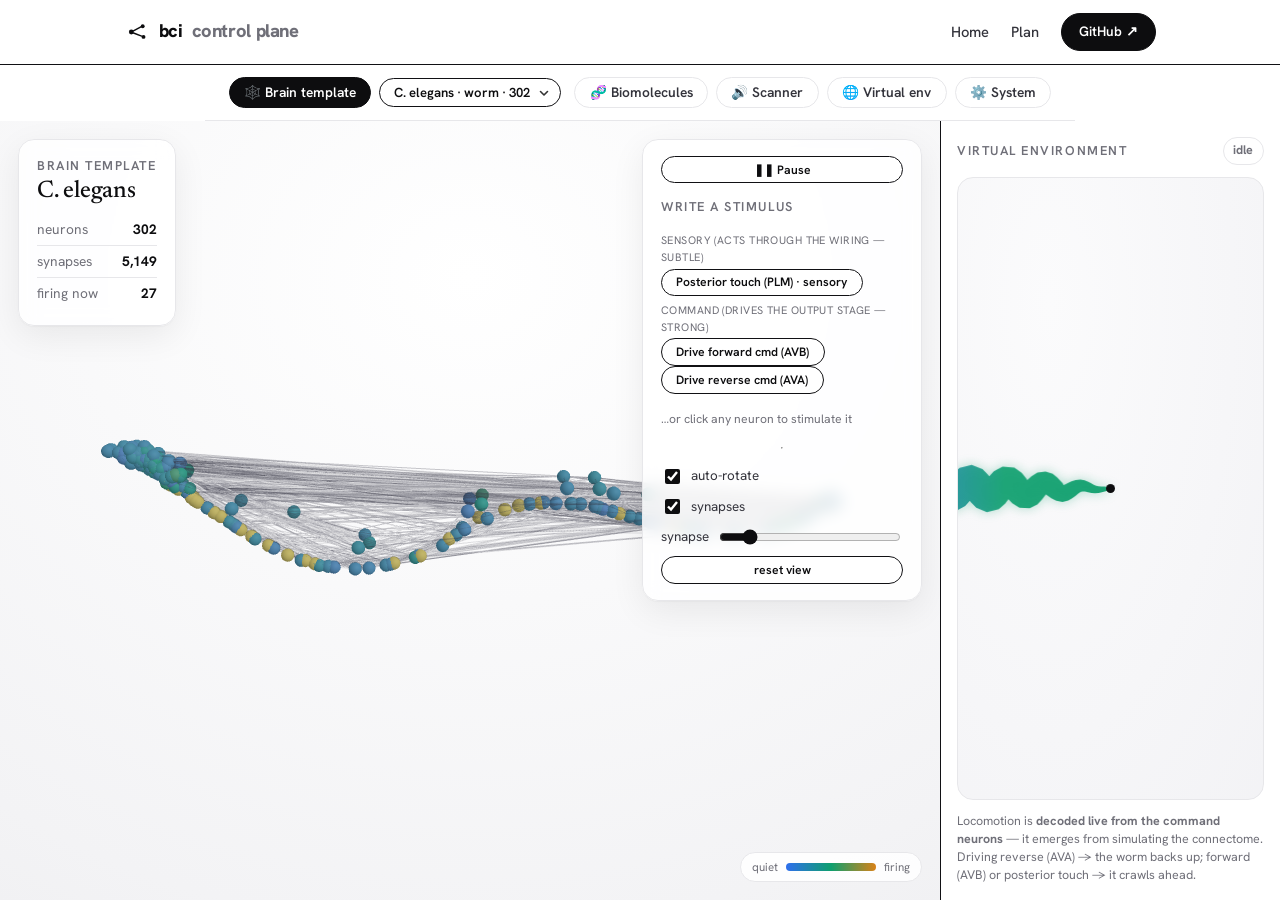
==== docs/app/index.html @ 6c8ec1fe "Virtual env: pilot the fly — stimulus controls that drive real motor neurons When a fly brain is loa" ====
<!doctype html>
<html lang="en">
<head>
  <meta charset="utf-8" />
  <meta name="viewport" content="width=device-width, initial-scale=1" />
  <title>BCI — control plane</title>
  <meta name="description" content="Brain-Computer-Interface control plane: load a connectome and view the living digital twin in 3D." />
  <link rel="preconnect" href="https://fonts.googleapis.com" />
  <link rel="preconnect" href="https://fonts.gstatic.com" crossorigin />
  <link href="https://fonts.googleapis.com/css2?family=Newsreader:opsz,wght@6..72,400;6..72,500&family=Hanken+Grotesk:wght@400;500;600;700;800&family=JetBrains+Mono:wght@400;600&display=swap" rel="stylesheet" />
  <link rel="stylesheet" href="../assets/theme.css" />
  <link rel="stylesheet" href="app.css" />
</head>
<body>

  <nav class="nav">
    <div class="wrap">
      <a class="brand" href="../">
        <svg viewBox="0 0 32 32" fill="none" aria-hidden="true">
          <circle cx="9" cy="16" r="3" fill="currentColor"/>
          <circle cx="23" cy="9" r="2.4" fill="currentColor"/>
          <circle cx="24" cy="22" r="2.4" fill="currentColor"/>
          <path d="M11.6 14.7 20.8 9.8M11.7 17.2 21.7 21" stroke="currentColor" stroke-width="1.8" stroke-linecap="round"/>
        </svg>
        bci <span class="muted">control plane</span>
      </a>
      <div class="nav-links">
        <a href="../">Home</a>
        <a href="../PROJECT_PLAN.md">Plan</a>
        <a class="btn btn-sm" href="https://github.com/sanjaydoc/Brain-Computer-Interface-v1">GitHub ↗</a>
      </div>
    </div>
  </nav>

  <div class="tabs wrap">
    <button class="tab active" data-tab="brain">🕸️ Brain template</button>
    <select id="cx-select" class="cx-select" title="Choose a connectome to load">
      <optgroup label="Real brains · live">
        <option value="celegans">C. elegans · worm · 302</option>
        <option value="drosophila">Drosophila · FlyWire · 6,000</option>
      </optgroup>
      <optgroup label="Synthetic">
        <option value="synthetic:1000">Synthetic · 1,000</option>
        <option value="synthetic:5000">Synthetic · 5,000</option>
        <option value="synthetic:50000">Synthetic · 50,000 (LOD)</option>
      </optgroup>
      <optgroup label="Real large brains · fetch locally (see RUN.md)">
        <option value="microns">MICrONS mouse cortex · ~200k</option>
      </optgroup>
      <optgroup label="Statistical · scales to millions">
        <option value="mesoscale">Mouse mesoscale · region-modular · →71M</option>
      </optgroup>
    </select>
    <button class="tab" data-tab="biomolecules">🧬 Biomolecules</button>
    <button class="tab" data-tab="scanner">🔊 Scanner</button>
    <button class="tab" data-tab="venv">🌐 Virtual env</button>
    <button class="tab" data-tab="system">⚙️ System</button>
  </div>

  <main class="stage">
    <div id="viewer" class="viewer">
      <div id="loading" class="loading">Loading connectome…</div>
      <div class="overlay stats">
        <div class="eyebrow">Brain template</div>
        <h3 id="cx-name">—</h3>
        <div class="statrow"><span>neurons</span><b id="cx-neurons">—</b></div>
        <div class="statrow"><span>synapses</span><b id="cx-synapses">—</b></div>
        <div class="statrow"><span>firing now</span><b id="cx-firing">0</b></div>
      </div>
      <div class="overlay controls">
        <button class="btn" id="run">▶ Run brain</button>
        <div class="eyebrow" style="margin-top:.3rem">write a stimulus</div>
        <div id="worm-stim">
          <div class="stim-group muted">sensory (acts through the wiring — subtle)</div>
          <button class="btn act" id="stim-post" title="Stimulates the posterior touch-sensory neurons (PLML / PLMR / PVM). Their signal must propagate through the connectome to the command circuit — a real but weak, diffuse effect. Watch the brain light up; the worm nudges only slightly, because in the real wiring PLM feeds both forward and reverse command neurons (they partly cancel).">Posterior touch (PLM) · sensory</button>
          <div class="stim-note small" id="plm-note" hidden>
            Notice PLM connects to <b>both</b> the forward (PVC) and the reverse (AVA/AVD)
            command neurons — in roughly balanced amounts. Since locomotion = forward − reverse,
            the two partly cancel, leaving only a small net signal.
          </div>
          <div class="stim-group muted">command (drives the output stage — strong)</div>
          <button class="btn act" id="stim-fwd" title="Directly drives the forward command neurons (AVB / PVC) — the output stage the worm's crawl is decoded from. Strong, immediate forward crawl.">Drive forward cmd (AVB)</button>
          <button class="btn act" id="stim-rev" title="Directly drives the reverse command neurons (AVA / AVE / AVD). Strong, immediate reversal.">Drive reverse cmd (AVA)</button>
        </div>
        <div id="fly-stim" hidden>
          <div class="stim-group muted">pilot the fly · drives real motor neurons</div>
          <button class="btn act" id="fly-thrust" title="Stimulates the descending + motor neurons — the fly brain's motor-command output to the wings. Their firing is the flight decode, so the fly accelerates forward.">Beat wings — thrust ↑</button>
          <button class="btn act" id="fly-left" title="Stimulates the LEFT descending neurons. Left/right descending asymmetry is the turn command, so the fly banks left.">Bank left ↺</button>
          <button class="btn act" id="fly-right" title="Stimulates the RIGHT descending neurons — the fly banks right.">Bank right ↻</button>
          <div class="stim-note small">These drive the fly's real <b>descending</b> motor neurons — the same population the flight is decoded from. The fly responds because it's genuinely simulating the connectome, not following a script.</div>
        </div>
        <div class="muted small">…or click any neuron to stimulate it</div>
        <hr class="divider" />
        <label class="ctl"><input type="checkbox" id="spin" checked /> auto-rotate</label>
        <label class="ctl"><input type="checkbox" id="edges" checked /> synapses</label>
        <label class="ctl">synapse <input type="range" id="edgeop" min="0" max="100" value="14" /></label>
        <button class="btn act" id="reset">reset view</button>
      </div>
      <div class="overlay inspector" id="inspector" hidden>
        <div class="eyebrow">neuron</div>
        <h3 id="i-id">—</h3>
        <div class="statrow"><span>type</span><b id="i-type">—</b></div>
        <div class="statrow"><span>out-degree</span><b id="i-deg">—</b></div>
        <div class="muted small">click to stimulate · click empty space to clear</div>
      </div>
      <div class="legend"><span class="lo">quiet</span><span class="ramp"></span><span class="hi">firing</span></div>
    </div>

    <aside class="venv">
      <div class="venv-head">
        <div class="eyebrow">Virtual environment</div>
        <div class="loco" id="loco">idle</div>
      </div>
      <canvas id="worm" class="worm-canvas"></canvas>
      <div class="venv-note muted">
        Locomotion is <b>decoded live from the command neurons</b> — it emerges from
        simulating the connectome. Driving reverse (AVA) → the worm backs up; forward
        (AVB) or posterior touch → it crawls ahead.
      </div>
    </aside>

    <section id="panel" class="panel-overlay" hidden></section>
  </main>

  <script type="module" src="js/viewer.js"></script>
  <script type="module" src="js/panels.js"></script>
</body>
</html>
---- docs/assets/theme.css ----
/* BCI design system -- adapted from the LabSuite theme (github.com/sanjaydoc/LabSuite):
   light, monochrome, editorial. Elegant serif display + humanist sans body,
   thin dark full-width rules, black pill buttons, white cards with soft shadow
   and hairline dividers, generous whitespace. Shared across the marketing page
   (docs/index.html) and the GUI control plane (docs/app/). */

:root {
  --paper: #ffffff;
  --paper-2: #fafafa;
  --ink: #0d0d0f;      /* near-black display + primary text */
  --ink-2: #33333b;    /* dark slate for card body copy */
  --muted: #6f6f78;    /* small grey labels */
  --faint: #9a9aa2;
  --hair: #e7e7ea;     /* light hairline dividers inside cards */
  --rule: #111114;     /* the signature strong dark full-width rule */

  --accent: #0d0d0f;   /* actions are black, like Merge */
  --ok: #12a150;       /* bright green (ALLOW) */
  --ok-bg: #e8f2ec;
  --no: #e0332d;       /* bright red (DENY) */
  --no-bg: #f6ebe9;

  /* small part-accent dots for wayfinding (kept subtle) — the four BCI parts */
  --molecular: #635bff;  /* P1 molecular */
  --scanner: #d98218;    /* P2 hardware / scanner */
  --template: #2f6fed;   /* P3 brain template */
  --venv: #0e9f6e;       /* P4 virtual environment */

  --shadow-sm: 0 1px 2px rgba(16, 16, 20, .05);
  --shadow: 0 1px 2px rgba(16, 16, 20, .04), 0 10px 34px rgba(16, 16, 20, .07);
  --radius: 16px;
  --radius-sm: 10px;
  --pill: 999px;
  --maxw: 1080px;

  --serif: "Newsreader", Georgia, "Times New Roman", serif;
  --sans: "Hanken Grotesk", -apple-system, BlinkMacSystemFont, "Segoe UI", Roboto, Helvetica, Arial, sans-serif;
}

* { box-sizing: border-box; }

html { -webkit-text-size-adjust: 100%; }

body {
  margin: 0;
  background: var(--paper);
  color: var(--ink);
  font-family: var(--sans);
  font-size: 16px;
  line-height: 1.6;
  -webkit-font-smoothing: antialiased;
  text-rendering: optimizeLegibility;
}

a { color: var(--ink); text-decoration: none; }
a:hover { text-decoration: underline; }

h1, h2, h3 { font-family: var(--serif); font-weight: 500; letter-spacing: -0.01em; line-height: 1.1; margin: 0; }
h1 { font-size: clamp(2.6rem, 6vw, 4.4rem); }
h2 { font-size: clamp(1.8rem, 4vw, 2.8rem); }
h3 { font-size: 1.35rem; }

p { margin: 0 0 1rem; color: var(--ink-2); }

.wrap { max-width: var(--maxw); margin: 0 auto; padding: 0 24px; }

/* --- the signature dark rule ------------------------------------------- */
.rule { border: 0; border-top: 1.5px solid var(--rule); margin: 0; }
.section { padding: 64px 0; }
.section + .section { border-top: 1.5px solid var(--rule); }

/* --- small grey label (Merge "Location / Employment Type" style) -------- */
.label {
  font-size: .74rem;
  color: var(--muted);
  letter-spacing: .01em;
  text-transform: none;
  margin-bottom: .25rem;
}
.eyebrow {
  font-size: .8rem;
  letter-spacing: .12em;
  text-transform: uppercase;
  color: var(--muted);
  font-weight: 600;
}

/* --- buttons: Merge-style pills ---------------------------------------- *
 * Two tiers, matching merge.io:
 *   .btn            solid black PILL  — primary CTAs ("Join us! →")
 *   .btn.ghost/.act white OUTLINE pill — secondary/inline ("Upload file")
 * Everything is fully rounded (border-radius: 999px). */
.btn {
  display: inline-flex; align-items: center; justify-content: center; gap: .5rem; white-space: nowrap;
  background: var(--ink); color: #fff;
  font-family: var(--sans); font-weight: 600; font-size: .95rem;
  padding: .68rem 1.4rem; border: 1.5px solid var(--ink); border-radius: 999px; cursor: pointer;
  transition: transform .12s ease, opacity .12s ease, background .12s ease, color .12s ease;
}
.btn:hover { opacity: .9; text-decoration: none; transform: translateY(-1px); }
.btn.ghost { background: transparent; color: var(--ink); border: 1.5px solid var(--ink); }
.btn.ghost:hover { background: var(--ink); color: #fff; opacity: 1; }
.btn:disabled { opacity: .4; cursor: not-allowed; transform: none; }
.btn-sm { padding: .46rem 1.05rem; font-size: .85rem; }

/* Inline/secondary action pill (in tables, cards): light outline, inverts on
   hover. This is the Merge "Upload file" look — far cleaner in a table than a
   solid-black block, and still fully monochrome. */
.btn.act {
  background: var(--paper); color: var(--ink); border: 1.5px solid var(--rule);
  font-weight: 600; font-size: .76rem; padding: .3rem .9rem;
}
.btn.act:hover { background: var(--ink); color: #fff; border-color: var(--ink); opacity: 1; transform: none; }

/* --- cards ------------------------------------------------------------- */
.card {
  background: var(--paper);
  border: 1px solid var(--hair);
  border-radius: var(--radius);
  box-shadow: var(--shadow);
  padding: 22px;
}
.card .divider { border: 0; border-top: 1px solid var(--hair); margin: 14px 0; }

/* --- chips / status ---------------------------------------------------- */
.chip {
  display: inline-flex; align-items: center; gap: .4rem; white-space: nowrap;
  font-size: .78rem; font-weight: 600; line-height: 1.35;
  padding: .18rem .55rem; border-radius: var(--pill);
  border: 1px solid var(--hair); color: var(--ink-2); background: var(--paper-2);
}
/* Status chips: outline pills in the same language as the action buttons —
   bright colored border + text on a transparent ground (no filled blob). */
.chip.allow { color: var(--ok); background: transparent; border: 1.5px solid var(--ok); }
.chip.deny { color: var(--no); background: transparent; border: 1.5px solid var(--no); }
.dot { width: 8px; height: 8px; border-radius: 50%; display: inline-block; }
.dot.molecular { background: var(--molecular); }
.dot.scanner { background: var(--scanner); }
.dot.template { background: var(--template); }
.dot.venv { background: var(--venv); }

/* --- code -------------------------------------------------------------- */
code, pre, .mono { font-family: "JetBrains Mono", ui-monospace, SFMono-Regular, Menlo, Consolas, monospace; }
pre {
  background: #0d0d0f; color: #f4f4f5;
  border-radius: var(--radius-sm); padding: 16px 18px; overflow-x: auto;
  font-size: .85rem; line-height: 1.55;
}
:not(pre) > code {
  background: var(--paper-2); border: 1px solid var(--hair);
  border-radius: 6px; padding: .1rem .35rem; font-size: .85em;
}

/* --- nav --------------------------------------------------------------- */
.nav {
  position: sticky; top: 0; z-index: 20;
  background: rgba(255, 255, 255, .82);
  backdrop-filter: saturate(140%) blur(10px);
  border-bottom: 1.5px solid var(--rule);
}
.nav .wrap { display: flex; align-items: center; justify-content: space-between; height: 64px; }
.brand { display: flex; align-items: center; gap: .55rem; font-weight: 800; font-size: 1.15rem; letter-spacing: -.02em; }
.brand svg { width: 26px; height: 26px; }
.nav-links { display: flex; align-items: center; gap: 1.4rem; }
/* Plain nav links are grey ink; buttons (.btn) keep their own white text --
   scope this rule so it doesn't override the button's colour (specificity clash). */
.nav-links a:not(.btn) { font-size: .92rem; color: var(--ink-2); font-weight: 500; }
.nav-links a:not(.btn):hover { color: var(--ink); }
.nav-links a.btn { color: #fff; }
.nav-links a.btn.ghost { color: var(--ink); }

/* --- tables ------------------------------------------------------------ */
table { border-collapse: collapse; width: 100%; font-size: .9rem; }
th, td { text-align: left; padding: .6rem .5rem; border-bottom: 1px solid var(--hair); }
th { color: var(--muted); font-weight: 600; font-size: .78rem; }

.muted { color: var(--muted); }
.center { text-align: center; }

@media (max-width: 720px) {
  .nav .wrap { height: 56px; gap: .5rem; padding: 0 16px; }
  .brand { font-size: 1rem; gap: .4rem; }
  .brand svg { width: 22px; height: 22px; }
  .brand .muted { display: none; }        /* hide the "control plane" subtitle */
  .nav-links { gap: .55rem; }
  .nav-links a:not(.btn) { display: none; }
  .nav-links .btn-sm { padding: .4rem .7rem; font-size: .82rem; }
  .section { padding: 44px 0; }
}
---- docs/app/app.css ----
/* Control-plane GUI — layered on the shared BCI/LabSuite theme (../assets/theme.css). */

body { display: flex; flex-direction: column; min-height: 100vh; }

.tabs {
  display: flex; align-items: center; gap: .5rem; padding: 12px 24px;
  border-bottom: 1px solid var(--hair); flex-wrap: wrap;
}
.tab {
  font-family: var(--sans); font-size: .86rem; font-weight: 600; color: var(--ink-2);
  background: var(--paper); border: 1px solid var(--hair); border-radius: var(--pill);
  padding: .34rem .9rem; cursor: pointer;
}
.tab.active { background: var(--ink); color: #fff; border-color: var(--ink); }
.cx-select {
  font-family: var(--sans); font-size: .82rem; font-weight: 600; color: var(--ink);
  background-color: var(--paper); border: 1.5px solid var(--rule); border-radius: var(--pill);
  padding: .34rem 1.85rem .34rem .85rem; cursor: pointer; margin-right: .3rem;
  max-width: 100%;
  /* replace the stranded native arrow with a tidy caret glued next to the text */
  appearance: none; -webkit-appearance: none; -moz-appearance: none;
  background-image: url("data:image/svg+xml,%3Csvg xmlns='http://www.w3.org/2000/svg' width='12' height='12' viewBox='0 0 12 12'%3E%3Cpath d='M2.5 4.5 6 8l3.5-3.5' fill='none' stroke='%23333' stroke-width='1.6' stroke-linecap='round' stroke-linejoin='round'/%3E%3C/svg%3E");
  background-repeat: no-repeat; background-position: right .7rem center; background-size: .72rem;
}
.cx-select:hover { border-color: var(--ink); }
.cx-select:focus-visible { outline: 2px solid var(--ink); outline-offset: 1px; }
.tab:disabled { opacity: .45; cursor: not-allowed; }
.tab-note { font-size: .8rem; margin-left: .4rem; }

.stage { flex: 1; display: flex; min-height: 0; position: relative; }

/* info-panel overlay for the non-viewer tabs */
.panel-overlay { position: absolute; inset: 0; z-index: 10; overflow: auto;
  background: var(--paper); }
.panel-inner { max-width: 920px; margin: 0 auto; padding: 32px 24px 64px; }
.panel-inner h2 { font-family: var(--serif); font-weight: 500; font-size: 2rem; margin: .2rem 0 1rem; }
.panel-inner table { margin-top: 16px; }
.pgrid { display: grid; grid-template-columns: repeat(3, 1fr); gap: 14px; margin: 18px 0; }
.pgrid .card b { font-size: 1.05rem; }
.pgrid .card p { margin: .3rem 0 0; font-size: .82rem; }
@media (max-width: 720px) { .pgrid { grid-template-columns: 1fr; } }

.mol-controls { display: flex; align-items: flex-end; gap: 14px; flex-wrap: wrap; margin: 18px 0; }
.mol-controls label { display: flex; flex-direction: column; gap: .3rem; font-size: .8rem; color: var(--muted); }
.mol-controls select, .mol-controls input {
  font-family: var(--sans); font-size: .9rem; padding: .4rem .5rem;
  border: 1px solid var(--hair); border-radius: var(--radius-sm); background: var(--paper); color: var(--ink); }
#mol-table td { vertical-align: middle; }
.mol-res { font-size: .8rem; margin-left: .4rem; }
.viewer { position: relative; flex: 1; overflow: hidden; background:
  radial-gradient(120% 120% at 50% 20%, #ffffff 0%, #f3f3f5 70%, #ececef 100%); }
.viewer canvas { display: block; position: absolute; inset: 0; width: 100%; height: 100%; }

/* virtual-environment panel (the crawling worm) */
.venv {
  width: 340px; border-left: 1.5px solid var(--rule); background: var(--paper);
  display: flex; flex-direction: column; padding: 16px; gap: 12px;
}
.venv-head { display: flex; align-items: center; justify-content: space-between; }
.loco {
  font-size: .78rem; font-weight: 700; padding: .18rem .6rem; border-radius: var(--pill);
  border: 1.5px solid var(--hair); color: var(--muted);
}
.loco.fwd { color: var(--venv); border-color: var(--venv); }
.loco.rev { color: var(--no); border-color: var(--no); }
.worm-canvas {
  flex: 1; min-height: 220px; width: 100%; border-radius: var(--radius);
  border: 1px solid var(--hair); background:
  radial-gradient(120% 140% at 30% 20%, #fbfbfc 0%, #f1f1f4 100%);
}
.venv-note { font-size: .78rem; line-height: 1.45; }

.loading {
  position: absolute; inset: 0; display: grid; place-items: center;
  font-family: var(--serif); font-size: 1.4rem; color: var(--muted); z-index: 5;
}

.overlay {
  position: absolute; background: rgba(255,255,255,.86); backdrop-filter: blur(8px);
  border: 1px solid var(--hair); border-radius: var(--radius); box-shadow: var(--shadow);
  padding: 16px 18px; z-index: 4; max-width: 280px;
}
.overlay h3 { font-family: var(--serif); font-size: 1.5rem; margin: .1rem 0 .6rem; }
.stats { top: 18px; left: 18px; }
.controls { top: 18px; right: 18px; display: flex; flex-direction: column; gap: .55rem; }
.inspector { bottom: 18px; left: 18px; }

.statrow { display: flex; justify-content: space-between; gap: 1.4rem; font-size: .86rem;
  padding: .28rem 0; border-bottom: 1px solid var(--hair); }
.statrow:last-child { border-bottom: 0; }
.statrow span { color: var(--muted); }
.statrow b { font-weight: 700; }
.small { font-size: .76rem; margin-top: .5rem; }

.stim-group { font-size: .68rem; letter-spacing: .04em; text-transform: uppercase;
  margin: .35rem 0 .1rem; }
.stim-note { margin: .4rem 0 .2rem; padding: .5rem .6rem; line-height: 1.4;
  color: var(--ink-2); background: rgba(217,130,24,.10);
  border: 1px solid rgba(217,130,24,.35); border-left: 3px solid #d98218;
  border-radius: 8px; }
.stim-note b { font-weight: 700; }
.stim-note.flash { animation: stim-note-flash 1.1s ease-out; }
@keyframes stim-note-flash {
  0%   { background: rgba(217,130,24,.42); }
  100% { background: rgba(217,130,24,.10); }
}
.ctl { display: flex; align-items: center; gap: .5rem; font-size: .84rem; color: var(--ink-2); }
.ctl input[type=range] { flex: 1; accent-color: var(--ink); }
.ctl input[type=checkbox] { accent-color: var(--ink); width: 15px; height: 15px; }

.legend {
  position: absolute; bottom: 18px; right: 18px; z-index: 4;
  display: flex; align-items: center; gap: .5rem; font-size: .72rem; color: var(--muted);
  background: rgba(255,255,255,.86); border: 1px solid var(--hair); border-radius: var(--pill);
  padding: .3rem .7rem;
}
.legend .ramp { width: 90px; height: 8px; border-radius: 4px;
  background: linear-gradient(90deg, #2f6fed, #0e9f6e, #d98218); display: inline-block; }

@media (max-width: 640px) {
  .overlay { max-width: 44vw; padding: 11px 12px; }
  .overlay h3 { font-size: 1.15rem; }
  .controls { gap: .4rem; }
}

/* ---- Mobile (must come LAST so it wins over the base .overlay rules) -------- */
@media (max-width: 820px) {
  .stage { flex-direction: column; }
  .venv { width: auto; border-left: 0; border-top: 1.5px solid var(--rule); }
  .worm-canvas { min-height: 180px; }

  /* No floating overlays — stack in normal flow: controls at top, then the 3D
     connectome, then stats. Nothing covers the brain. */
  .viewer { display: flex; flex-direction: column; overflow: visible; }
  .overlay { position: static; max-width: none; margin: 10px 12px 0;
    box-shadow: none; backdrop-filter: none; background: var(--paper); inset: auto; }
  .controls { order: 0; top: auto; right: auto; }   /* Run + stimulus buttons — top */
  .viewer canvas { position: static; inset: auto; order: 1;
    width: 100%; height: 320px; background:
    radial-gradient(120% 120% at 50% 20%, #ffffff 0%, #f3f3f5 100%); }
  .loading { position: static; order: 1; height: 120px; }
  .stats { order: 2; top: auto; left: auto; }
  .inspector { order: 3; bottom: auto; left: auto; }
  .legend { position: static; order: 4; align-self: flex-start; margin: 8px 12px 12px;
    bottom: auto; right: auto; }
}
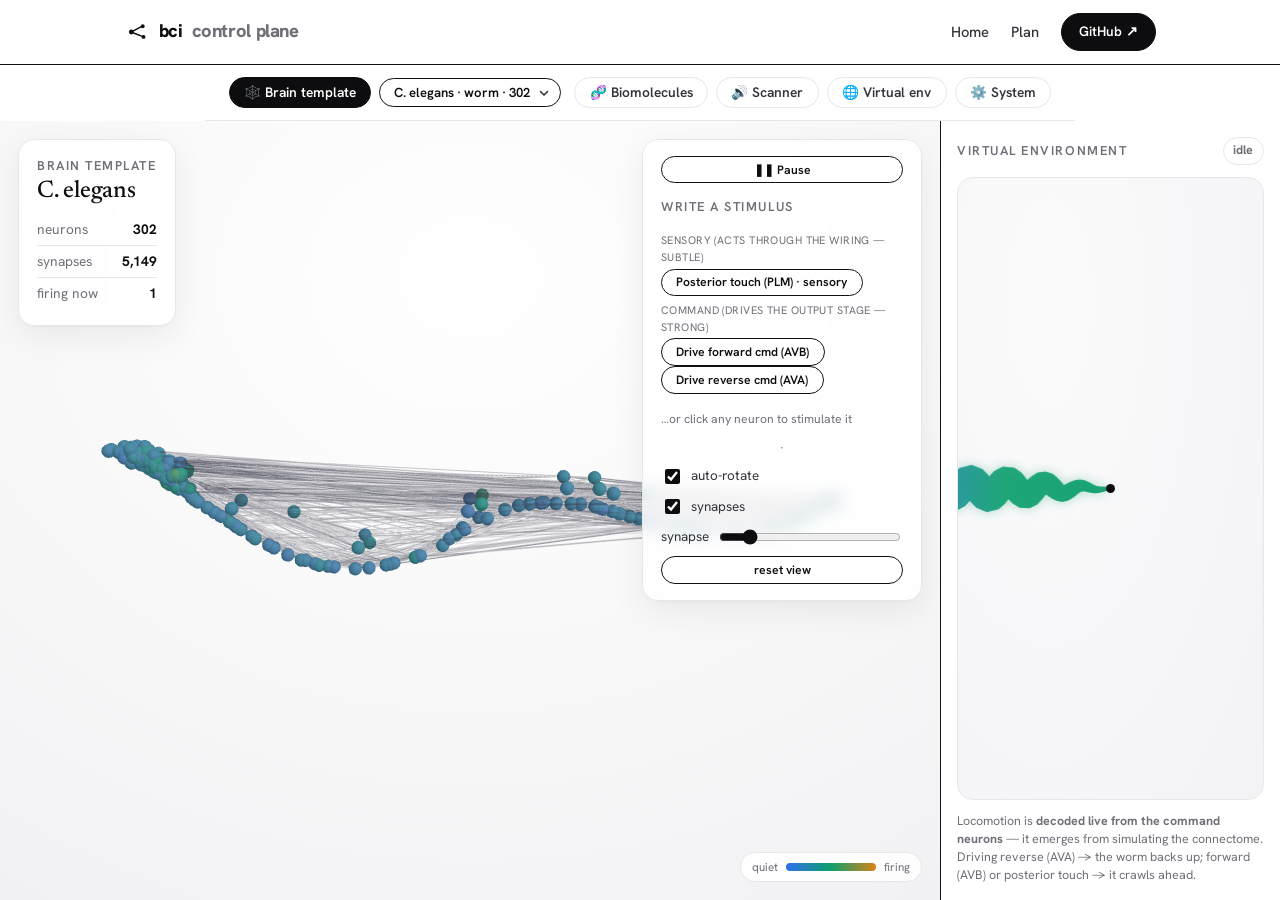
==== commit 68c59737: "Virtual env: cortical activity view + visual-response demo for bodiless brains A cortical slice (MIC" ====
--- a/docs/app/index.html
+++ b/docs/app/index.html
@@ -89,6 +89,11 @@
           <button class="btn act" id="fly-right" title="Stimulates the RIGHT descending neurons — the fly banks right.">Bank right ↻</button>
           <div class="stim-note small">These drive the fly's real <b>descending</b> motor neurons — the same population the flight is decoded from. The fly responds because it's genuinely simulating the connectome, not following a script.</div>
         </div>
+        <div id="cortex-stim" hidden>
+          <div class="stim-group muted">visual cortex · no body — flash an input</div>
+          <button class="btn act" id="cortex-flash" title="Stimulates a compact spatial patch of neurons as a localized 'visual input', then the response propagates through the real wiring — watch it in the 3D view and the spike raster.">Flash visual input ✦</button>
+          <div class="stim-note small">MICrONS is a slice of <b>visual cortex</b> — it has no motor output, so there's no body to drive. A patch of cortex is stimulated as visual input and the response ripples through the real connectome (see the raster). A <b>cortical-response demo</b> — real propagation, not a literal image (we don't have true retinotopy).</div>
+        </div>
         <div class="muted small">…or click any neuron to stimulate it</div>
         <hr class="divider" />
         <label class="ctl"><input type="checkbox" id="spin" checked /> auto-rotate</label>
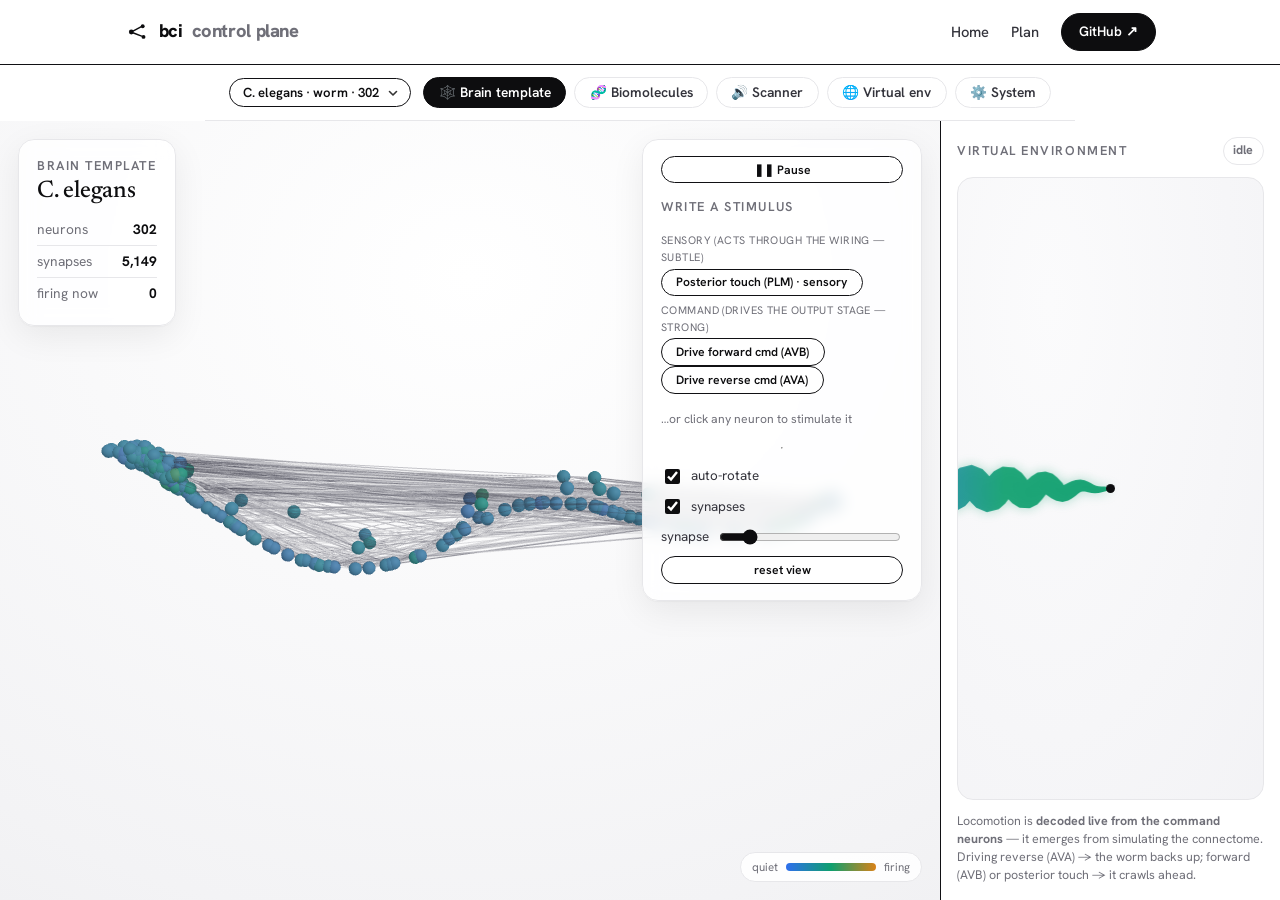
==== commit 3cedefbf: "GUI: put the connectome dropdown first in the top bar, before the tabs Reordered the control-plane t" ====
--- a/docs/app/index.html
+++ b/docs/app/index.html
@@ -33,7 +33,6 @@
   </nav>
 
   <div class="tabs wrap">
-    <button class="tab active" data-tab="brain">🕸️ Brain template</button>
     <select id="cx-select" class="cx-select" title="Choose a connectome to load">
       <optgroup label="Real brains · live">
         <option value="celegans">C. elegans · worm · 302</option>
@@ -51,6 +50,7 @@
         <option value="mesoscale">Mouse mesoscale · region-modular · →71M</option>
       </optgroup>
     </select>
+    <button class="tab active" data-tab="brain">🕸️ Brain template</button>
     <button class="tab" data-tab="biomolecules">🧬 Biomolecules</button>
     <button class="tab" data-tab="scanner">🔊 Scanner</button>
     <button class="tab" data-tab="venv">🌐 Virtual env</button>
--- a/docs/app/app.css
+++ b/docs/app/app.css
@@ -47,6 +47,20 @@
   border: 1px solid var(--hair); border-radius: var(--radius-sm); background: var(--paper); color: var(--ink); }
 #mol-table td { vertical-align: middle; }
 .mol-res { font-size: .8rem; margin-left: .4rem; }
+.chip.ok { color: var(--ok); border: 1.5px solid var(--ok); background: transparent; }
+.chip.no { color: var(--no); border: 1.5px solid var(--no); background: transparent; }
+
+/* scanner controls — aim + pulse the ultrasound over the connectome */
+.sc-controls { display: flex; gap: 16px; align-items: flex-end; flex-wrap: wrap; margin: 16px 0; }
+.sc-controls .ctl { flex-direction: column; align-items: flex-start; gap: .3rem; font-size: .8rem; color: var(--muted); }
+.sc-controls select { font-family: var(--sans); font-size: .9rem; padding: .4rem .5rem;
+  border: 1px solid var(--hair); border-radius: var(--radius-sm); background: var(--paper); color: var(--ink); }
+
+/* molecular test bench — the visible BCI loop on the selected connectome */
+#mol-bench { margin-top: 22px; }
+.bench-head { font-size: .92rem; margin-bottom: 8px; }
+.bench-canvas { width: 100%; height: 400px; display: block;
+  border: 1px solid var(--hair); border-radius: 14px; background: var(--paper-2); }
 .viewer { position: relative; flex: 1; overflow: hidden; background:
   radial-gradient(120% 120% at 50% 20%, #ffffff 0%, #f3f3f5 70%, #ececef 100%); }
 .viewer canvas { display: block; position: absolute; inset: 0; width: 100%; height: 100%; }
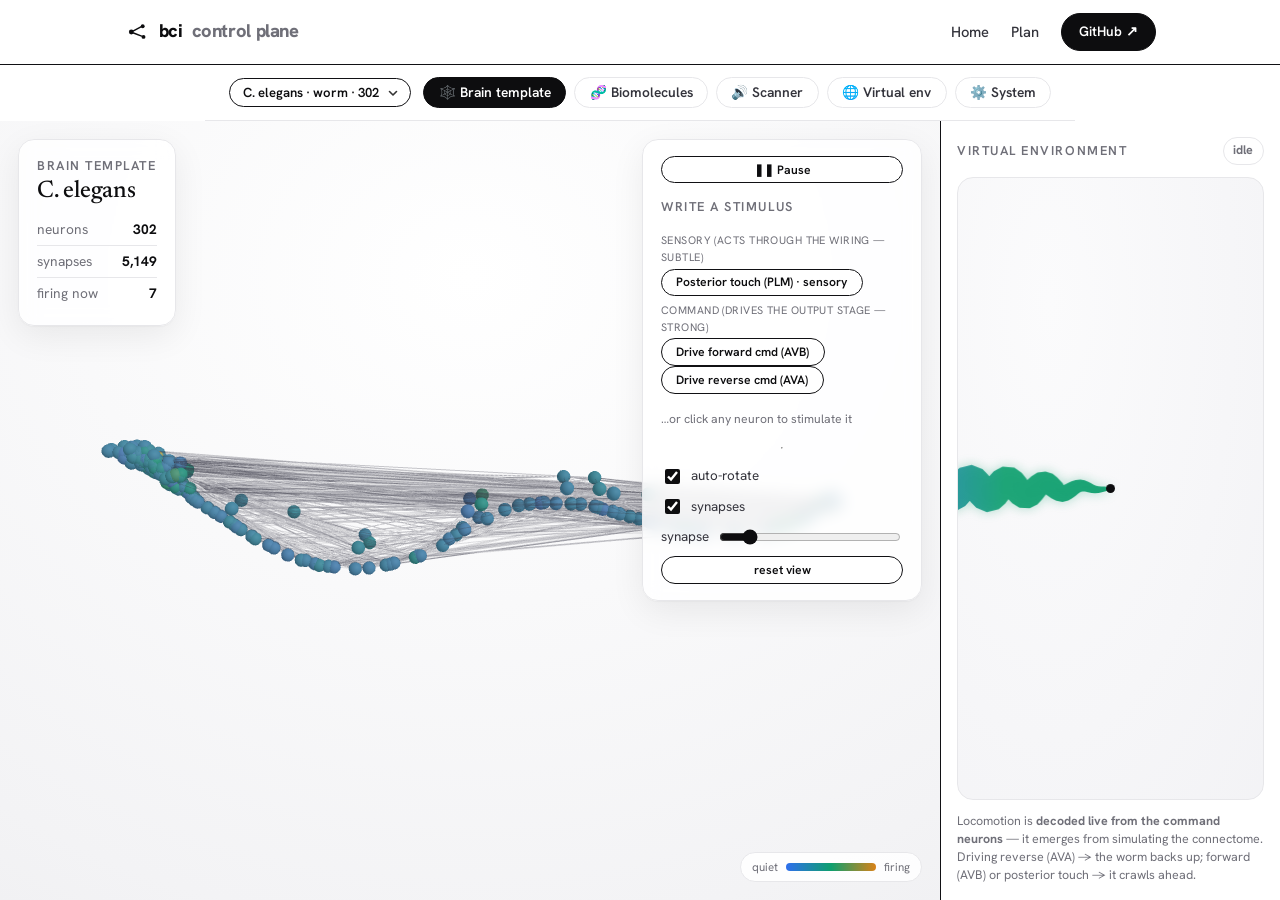
==== commit feb477b7: "GUI: give Biomolecules/Scanner/Virtual env the Brain-template cockpit view Non-brain tabs were a fla" ====
--- a/docs/app/index.html
+++ b/docs/app/index.html
@@ -109,6 +109,7 @@
         <div class="muted small">click to stimulate · click empty space to clear</div>
       </div>
       <div class="legend"><span class="lo">quiet</span><span class="ramp"></span><span class="hi">firing</span></div>
+      <section id="panel" class="panel-overlay" hidden></section>
     </div>
 
     <aside class="venv">
@@ -123,8 +124,6 @@
         (AVB) or posterior touch → it crawls ahead.
       </div>
     </aside>
-
-    <section id="panel" class="panel-overlay" hidden></section>
   </main>
 
   <script type="module" src="js/viewer.js"></script>
--- a/docs/app/app.css
+++ b/docs/app/app.css
@@ -29,10 +29,14 @@
 
 .stage { flex: 1; display: flex; min-height: 0; position: relative; }
 
-/* info-panel overlay for the non-viewer tabs */
+/* Non-brain tabs render as a frosted cockpit layer over the live 3D viewer — the
+   connectome keeps rendering behind, and the living avatar aside (.venv) stays visible,
+   so every tab feels like the Brain-template view rather than a flat white page. */
 .panel-overlay { position: absolute; inset: 0; z-index: 10; overflow: auto;
-  background: var(--paper); }
-.panel-inner { max-width: 920px; margin: 0 auto; padding: 32px 24px 64px; }
+  background: rgba(250,250,251,.90); backdrop-filter: blur(14px); -webkit-backdrop-filter: blur(14px); }
+:root[data-theme="dark"] .panel-overlay { background: rgba(18,18,20,.88); }
+.panel-inner { max-width: 880px; margin: 0 auto; padding: 30px 30px 64px; }
+.panel-inner > .eyebrow:first-child { color: var(--venv); }
 .panel-inner h2 { font-family: var(--serif); font-weight: 500; font-size: 2rem; margin: .2rem 0 1rem; }
 .panel-inner table { margin-top: 16px; }
 .pgrid { display: grid; grid-template-columns: repeat(3, 1fr); gap: 14px; margin: 18px 0; }
@@ -63,7 +67,9 @@
   border: 1px solid var(--hair); border-radius: 14px; background: var(--paper-2); }
 .viewer { position: relative; flex: 1; overflow: hidden; background:
   radial-gradient(120% 120% at 50% 20%, #ffffff 0%, #f3f3f5 70%, #ececef 100%); }
-.viewer canvas { display: block; position: absolute; inset: 0; width: 100%; height: 100%; }
+/* only the three.js renderer (a DIRECT child of .viewer) fills the stage — NOT the
+   bench canvases that now live inside the in-viewer #panel */
+.viewer > canvas { display: block; position: absolute; inset: 0; width: 100%; height: 100%; }
 
 /* virtual-environment panel (the crawling worm) */
 .venv {
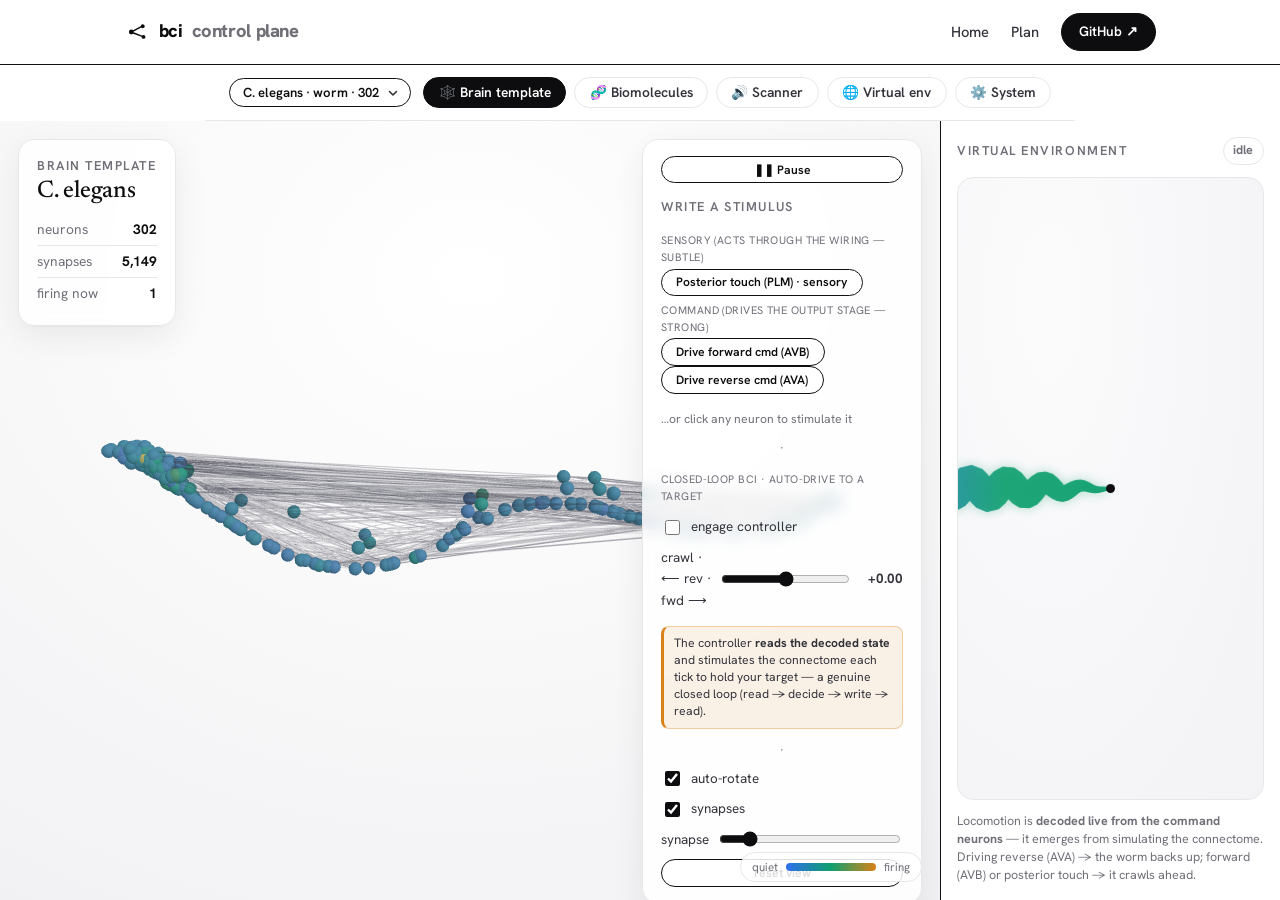
==== commit 7878fd18: "Add closed-loop BCI controller to the Brain template A real BCI closes the loop: read the decoded st" ====
--- a/docs/app/index.html
+++ b/docs/app/index.html
@@ -95,6 +95,15 @@
           <div class="stim-note small">MICrONS is a slice of <b>visual cortex</b> — it has no motor output, so there's no body to drive. A patch of cortex is stimulated as visual input and the response ripples through the real connectome (see the raster). A <b>cortical-response demo</b> — real propagation, not a literal image (we don't have true retinotopy).</div>
         </div>
         <div class="muted small">…or click any neuron to stimulate it</div>
+
+        <hr class="divider" />
+        <div class="stim-group muted">closed-loop BCI · auto-drive to a target</div>
+        <label class="ctl"><input type="checkbox" id="loop-on" /> engage controller</label>
+        <label class="ctl" id="loop-target-row"><span id="loop-label">target</span>
+          <input type="range" id="loop-target" min="-100" max="100" step="1" value="0" />
+          <b id="loop-target-v" style="min-width:3.2em;text-align:right"></b></label>
+        <div class="stim-note small" id="loop-readout">The controller <b>reads the decoded state</b> and stimulates the connectome each tick to hold your target — a genuine closed loop (read → decide → write → read).</div>
+
         <hr class="divider" />
         <label class="ctl"><input type="checkbox" id="spin" checked /> auto-rotate</label>
         <label class="ctl"><input type="checkbox" id="edges" checked /> synapses</label>
--- a/docs/app/app.css
+++ b/docs/app/app.css
@@ -29,14 +29,51 @@
 
 .stage { flex: 1; display: flex; min-height: 0; position: relative; }
 
-/* Non-brain tabs render as a frosted cockpit layer over the live 3D viewer — the
-   connectome keeps rendering behind, and the living avatar aside (.venv) stays visible,
-   so every tab feels like the Brain-template view rather than a flat white page. */
+/* System = a frosted document layer over the live 3D viewer (the connectome keeps
+   rendering behind, and the living avatar aside stays visible). */
 .panel-overlay { position: absolute; inset: 0; z-index: 10; overflow: auto;
   background: rgba(250,250,251,.90); backdrop-filter: blur(14px); -webkit-backdrop-filter: blur(14px); }
 :root[data-theme="dark"] .panel-overlay { background: rgba(18,18,20,.88); }
 .panel-inner { max-width: 880px; margin: 0 auto; padding: 30px 30px 64px; }
 .panel-inner > .eyebrow:first-child { color: var(--venv); }
+
+/* Stage-mode tabs (Biomolecules / Scanner / Virtual env) mirror the Brain-template layout
+   EXACTLY: a full-bleed central visualization framed by floating overlay cards, with the
+   living avatar aside still beside it — not a document panel. */
+.panel-overlay.stage { background: transparent; backdrop-filter: none; -webkit-backdrop-filter: none; overflow: hidden; }
+/* opaque so the 2D bench fully covers the live 3D brain behind it — no overlap. The 2D/3D
+   toggle hides this canvas to reveal the 3D brain. */
+.stage-canvas { position: absolute; inset: 0; width: 100%; height: 100%; display: block;
+  background: radial-gradient(120% 120% at 50% 20%, #ffffff 0%, #f3f3f5 70%, #ececef 100%); }
+:root[data-theme="dark"] .stage-canvas { background: #0f0f11; }
+/* segmented 2D / 3D view toggle inside a floating card */
+.seg { display: inline-flex; border: 1px solid var(--hair); border-radius: var(--pill);
+  overflow: hidden; margin: 0 0 .5rem; align-self: flex-start; }
+.seg-btn { font-family: var(--sans); font-size: .75rem; font-weight: 600; color: var(--ink-2);
+  background: var(--paper); border: 0; padding: .3rem .75rem; cursor: pointer; }
+.seg-btn.active { background: var(--ink); color: #fff; }
+.zoom-row { display: flex; align-items: center; gap: .35rem; font-size: .72rem;
+  text-transform: uppercase; letter-spacing: .04em; color: var(--muted); margin: 0 0 .5rem; }
+.zoom-btn { font-family: var(--sans); font-weight: 700; font-size: .9rem; line-height: 1; color: var(--ink);
+  background: var(--paper); border: 1px solid var(--hair); border-radius: 7px; padding: .18rem .5rem; cursor: pointer; }
+.zoom-btn:hover { border-color: var(--ink); }
+/* while any tab panel is open, hide the Brain-template's own floating cards behind it */
+.viewer.panelling > .overlay, .viewer.panelling > .legend { display: none; }
+/* floating cards inside a panel reuse .overlay/.stats/.controls; just cap height + scroll */
+.panel-overlay .overlay { max-height: calc(100% - 36px); overflow: auto; }
+.panel-overlay .overlay .field { display: flex; flex-direction: column; gap: .28rem;
+  font-size: .7rem; letter-spacing: .04em; text-transform: uppercase; color: var(--muted); margin: .45rem 0; }
+.panel-overlay .overlay .field select,
+.panel-overlay .overlay .field input[type=number] {
+  font-family: var(--sans); font-size: .85rem; padding: .34rem .45rem; text-transform: none; letter-spacing: 0;
+  border: 1px solid var(--hair); border-radius: 8px; background: var(--paper); color: var(--ink); }
+.panel-card-list { margin-top: .55rem; max-height: 42vh; overflow: auto; display: flex; flex-direction: column; gap: .32rem; }
+.mol-row { display: flex; align-items: center; gap: .55rem; font-size: .74rem;
+  padding: .3rem .2rem .3rem .45rem; border: 1px solid var(--hair); border-radius: 8px; }
+.mol-row .mono { flex: 1; font-size: .68rem; max-width: 11ch; overflow: hidden;
+  text-overflow: ellipsis; white-space: nowrap; color: var(--muted); }
+.mol-row .btn { padding: .2rem .5rem; font-size: .72rem; }
+.mol-row .chip { padding: .06rem .34rem; font-size: .62rem; }
 .panel-inner h2 { font-family: var(--serif); font-weight: 500; font-size: 2rem; margin: .2rem 0 1rem; }
 .panel-inner table { margin-top: 16px; }
 .pgrid { display: grid; grid-template-columns: repeat(3, 1fr); gap: 14px; margin: 18px 0; }
@@ -155,7 +192,7 @@
   .overlay { position: static; max-width: none; margin: 10px 12px 0;
     box-shadow: none; backdrop-filter: none; background: var(--paper); inset: auto; }
   .controls { order: 0; top: auto; right: auto; }   /* Run + stimulus buttons — top */
-  .viewer canvas { position: static; inset: auto; order: 1;
+  .viewer > canvas { position: static; inset: auto; order: 1;
     width: 100%; height: 320px; background:
     radial-gradient(120% 120% at 50% 20%, #ffffff 0%, #f3f3f5 100%); }
   .loading { position: static; order: 1; height: 120px; }
@@ -163,4 +200,10 @@
   .inspector { order: 3; bottom: auto; left: auto; }
   .legend { position: static; order: 4; align-self: flex-start; margin: 8px 12px 12px;
     bottom: auto; right: auto; }
-}
+
+  /* stage-mode panels stack in normal flow too: central canvas, then the floating cards */
+  .panel-overlay.stage { position: absolute; inset: 0; overflow: auto; display: block; }
+  .stage-canvas { position: static; inset: auto; width: auto; height: 300px; margin: 10px 12px 0; }
+  .panel-overlay .overlay { max-height: none; margin: 10px 12px 0; }
+  .panel-card-list { max-height: none; }
+}
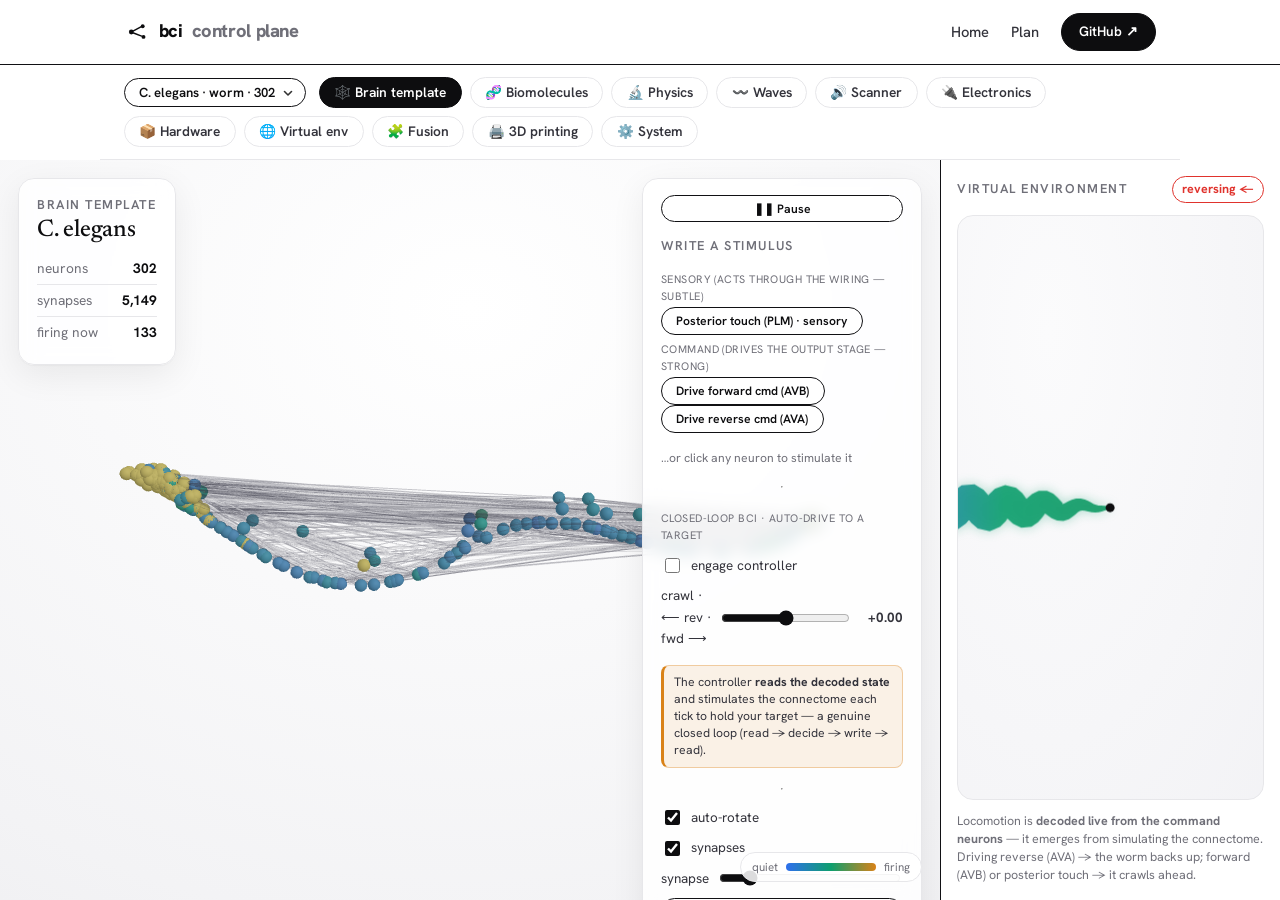
==== commit 438d9ac0: "Scaffold 6 roadmap tabs in the cockpit view Add Physics, Waves, Electronics, Hardware, Fusion and 3D" ====
--- a/docs/app/index.html
+++ b/docs/app/index.html
@@ -52,8 +52,14 @@
     </select>
     <button class="tab active" data-tab="brain">🕸️ Brain template</button>
     <button class="tab" data-tab="biomolecules">🧬 Biomolecules</button>
+    <button class="tab" data-tab="physics">🔬 Physics</button>
+    <button class="tab" data-tab="waves">〰️ Waves</button>
     <button class="tab" data-tab="scanner">🔊 Scanner</button>
+    <button class="tab" data-tab="electronics">🔌 Electronics</button>
+    <button class="tab" data-tab="hardware">📦 Hardware</button>
     <button class="tab" data-tab="venv">🌐 Virtual env</button>
+    <button class="tab" data-tab="fusion">🧩 Fusion</button>
+    <button class="tab" data-tab="print">🖨️ 3D printing</button>
     <button class="tab" data-tab="system">⚙️ System</button>
   </div>
 
--- a/docs/app/app.css
+++ b/docs/app/app.css
@@ -57,6 +57,24 @@
 .zoom-btn { font-family: var(--sans); font-weight: 700; font-size: .9rem; line-height: 1; color: var(--ink);
   background: var(--paper); border: 1px solid var(--hair); border-radius: 7px; padding: .18rem .5rem; cursor: pointer; }
 .zoom-btn:hover { border-color: var(--ink); }
+
+/* roadmap scaffold cards (Physics / Waves / Electronics / Hardware / Fusion / 3D print) */
+.overlay.scaffold { top: 18px; left: 18px; max-width: 440px; }
+.pipe { list-style: none; margin: .6rem 0 0; padding: 0; }
+.pipe li { display: flex; gap: .55rem; align-items: flex-start; padding: .4rem 0; border-bottom: 1px solid var(--hair); }
+.pipe li:last-child { border-bottom: 0; }
+.pipe .n { font-weight: 800; color: var(--venv); min-width: 1.3em; text-align: center; }
+.pipe b { font-size: .82rem; }
+.pipe .d { color: var(--muted); font-size: .74rem; line-height: 1.35; }
+.tag-soon { display: inline-block; font-size: .62rem; text-transform: uppercase; letter-spacing: .05em;
+  padding: .14rem .5rem; border: 1px solid var(--hair); border-radius: var(--pill); color: var(--muted); }
+.scaffold-out { margin-top: .55rem; }
+table.mini { width: 100%; border-collapse: collapse; margin: .35rem 0; font-size: .76rem; }
+table.mini th { text-align: left; color: var(--muted); font-weight: 600; font-size: .68rem;
+  text-transform: uppercase; letter-spacing: .04em; padding: .2rem .3rem; border-bottom: 1px solid var(--hair); }
+table.mini td { padding: .2rem .3rem; border-bottom: 1px solid var(--hair); vertical-align: middle; }
+table.mini tr:last-child td { border-bottom: 0; }
+table.mini .chip { padding: .04rem .34rem; font-size: .62rem; }
 /* while any tab panel is open, hide the Brain-template's own floating cards behind it */
 .viewer.panelling > .overlay, .viewer.panelling > .legend { display: none; }
 /* floating cards inside a panel reuse .overlay/.stats/.controls; just cap height + scroll */
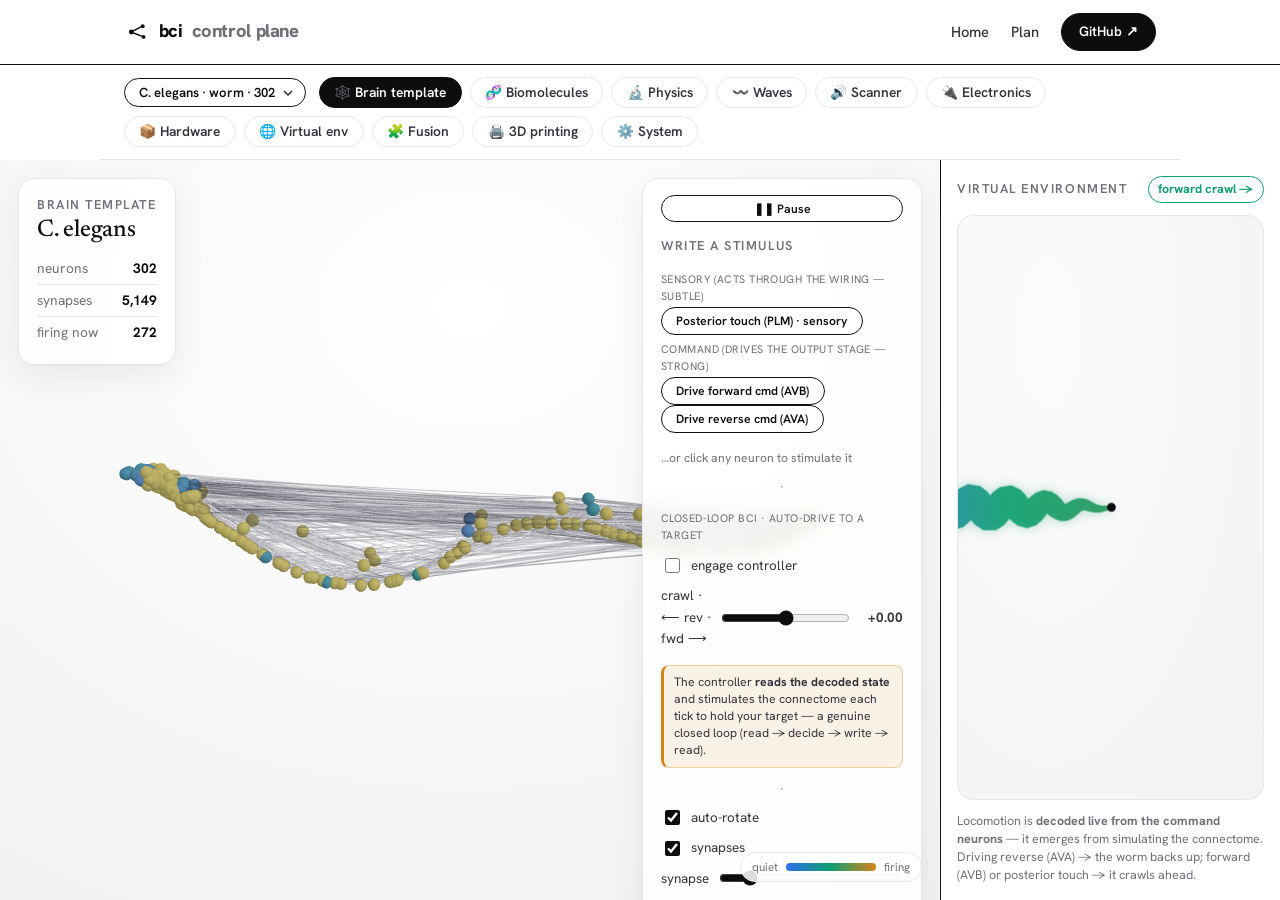
==== commit 7938c0ed: "Electronics: PCB layout generation + scroll-zoom/pan; brain-template zoom - Electronics: 'PCB layout" ====
--- a/docs/app/index.html
+++ b/docs/app/index.html
@@ -114,6 +114,10 @@
         <label class="ctl"><input type="checkbox" id="spin" checked /> auto-rotate</label>
         <label class="ctl"><input type="checkbox" id="edges" checked /> synapses</label>
         <label class="ctl">synapse <input type="range" id="edgeop" min="0" max="100" value="14" /></label>
+        <div class="zoom-row">zoom
+          <button class="zoom-btn" id="cam-zin" title="zoom in">＋</button>
+          <button class="zoom-btn" id="cam-zout" title="zoom out">－</button>
+          <span class="muted" style="text-transform:none">· or scroll on the brain</span></div>
         <button class="btn act" id="reset">reset view</button>
       </div>
       <div class="overlay inspector" id="inspector" hidden>
--- a/docs/app/app.css
+++ b/docs/app/app.css
@@ -75,6 +75,15 @@
 table.mini td { padding: .2rem .3rem; border-bottom: 1px solid var(--hair); vertical-align: middle; }
 table.mini tr:last-child td { border-bottom: 0; }
 table.mini .chip { padding: .04rem .34rem; font-size: .62rem; }
+
+/* Schematic / CAD / print stage (central SVG for Electronics · Hardware · 3D printing).
+   Opaque so the live 3D brain behind the panel doesn't show through these engineering tabs. */
+.sch-stage { position: absolute; inset: 0; display: flex; padding: 64px 24px 32px;
+  background: radial-gradient(120% 120% at 50% 20%, #ffffff 0%, #f3f3f5 70%, #ececef 100%); }
+:root[data-theme="dark"] .sch-stage { background: #0f0f11; }
+.sch-svg { width: 100%; height: 100%; }
+.overlay .field input[type=text] { font-family: var(--sans); font-size: .85rem; padding: .34rem .45rem;
+  border: 1px solid var(--hair); border-radius: 8px; background: var(--paper); color: var(--ink); width: 100%; }
 /* while any tab panel is open, hide the Brain-template's own floating cards behind it */
 .viewer.panelling > .overlay, .viewer.panelling > .legend { display: none; }
 /* floating cards inside a panel reuse .overlay/.stats/.controls; just cap height + scroll */
@@ -131,6 +140,8 @@
   width: 340px; border-left: 1.5px solid var(--rule); background: var(--paper);
   display: flex; flex-direction: column; padding: 16px; gap: 12px;
 }
+/* the .venv display:flex above overrides the [hidden] attribute — restore hiding */
+.venv[hidden] { display: none; }
 .venv-head { display: flex; align-items: center; justify-content: space-between; }
 .loco {
   font-size: .78rem; font-weight: 700; padding: .18rem .6rem; border-radius: var(--pill);
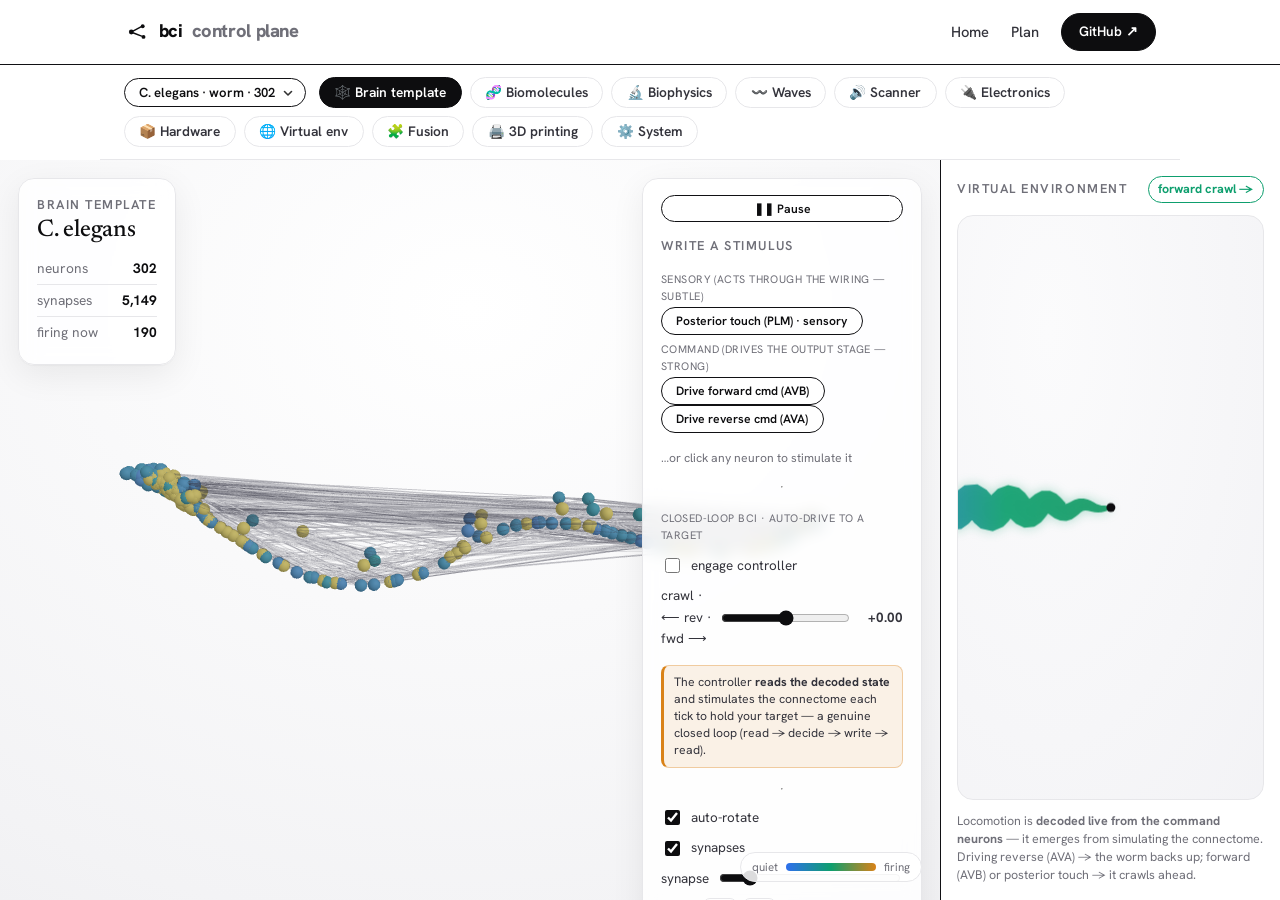
==== commit 52d8aa14: "Pipeline: invent wave (Waves) → test (Scanner) → build sensor (Electronics); Physics→Biophysics - Wa" ====
--- a/docs/app/index.html
+++ b/docs/app/index.html
@@ -52,7 +52,7 @@
     </select>
     <button class="tab active" data-tab="brain">🕸️ Brain template</button>
     <button class="tab" data-tab="biomolecules">🧬 Biomolecules</button>
-    <button class="tab" data-tab="physics">🔬 Physics</button>
+    <button class="tab" data-tab="physics">🔬 Biophysics</button>
     <button class="tab" data-tab="waves">〰️ Waves</button>
     <button class="tab" data-tab="scanner">🔊 Scanner</button>
     <button class="tab" data-tab="electronics">🔌 Electronics</button>
--- a/docs/app/app.css
+++ b/docs/app/app.css
@@ -48,15 +48,25 @@
 :root[data-theme="dark"] .stage-canvas { background: #0f0f11; }
 /* segmented 2D / 3D view toggle inside a floating card */
 .seg { display: inline-flex; border: 1px solid var(--hair); border-radius: var(--pill);
-  overflow: hidden; margin: 0 0 .5rem; align-self: flex-start; }
+  overflow: hidden; margin: .15rem 0 .5rem; align-self: flex-start; flex: 0 0 auto; }
 .seg-btn { font-family: var(--sans); font-size: .75rem; font-weight: 600; color: var(--ink-2);
-  background: var(--paper); border: 0; padding: .3rem .75rem; cursor: pointer; }
+  background: var(--paper); border: 0; padding: .32rem .8rem; cursor: pointer;
+  line-height: 1.5; white-space: nowrap; }
 .seg-btn.active { background: var(--ink); color: #fff; }
-.zoom-row { display: flex; align-items: center; gap: .35rem; font-size: .72rem;
-  text-transform: uppercase; letter-spacing: .04em; color: var(--muted); margin: 0 0 .5rem; }
-.zoom-btn { font-family: var(--sans); font-weight: 700; font-size: .9rem; line-height: 1; color: var(--ink);
-  background: var(--paper); border: 1px solid var(--hair); border-radius: 7px; padding: .18rem .5rem; cursor: pointer; }
+.zoom-row { display: flex; align-items: center; gap: .35rem; flex-wrap: wrap; flex: 0 0 auto;
+  font-size: .72rem; text-transform: uppercase; letter-spacing: .04em; color: var(--muted); margin: 0 0 .5rem; }
+.zoom-btn { font-family: var(--sans); font-weight: 700; font-size: .9rem; line-height: 1.4; color: var(--ink);
+  background: var(--paper); border: 1px solid var(--hair); border-radius: 7px; padding: .1rem .55rem; cursor: pointer; }
 .zoom-btn:hover { border-color: var(--ink); }
+/* keep the badge chip on the eyebrow line so it never overlaps the toggle below it */
+.overlay .eyebrow .chip { vertical-align: middle; }
+
+/* Waves — modality checkboxes to invent a wave combination */
+.wv-modes { display: flex; flex-direction: column; gap: .1rem; max-height: 34vh; overflow: auto; margin: .1rem 0 .35rem; }
+.wv-mode-row { display: flex; align-items: center; gap: .4rem; font-size: .76rem; padding: .12rem 0; cursor: pointer; }
+.wv-mode-row input { accent-color: var(--ink); }
+.wv-mode-row b { font-weight: 600; }
+.wv-mode-row span { margin-left: auto; font-size: .66rem; }
 
 /* roadmap scaffold cards (Physics / Waves / Electronics / Hardware / Fusion / 3D print) */
 .overlay.scaffold { top: 18px; left: 18px; max-width: 440px; }
